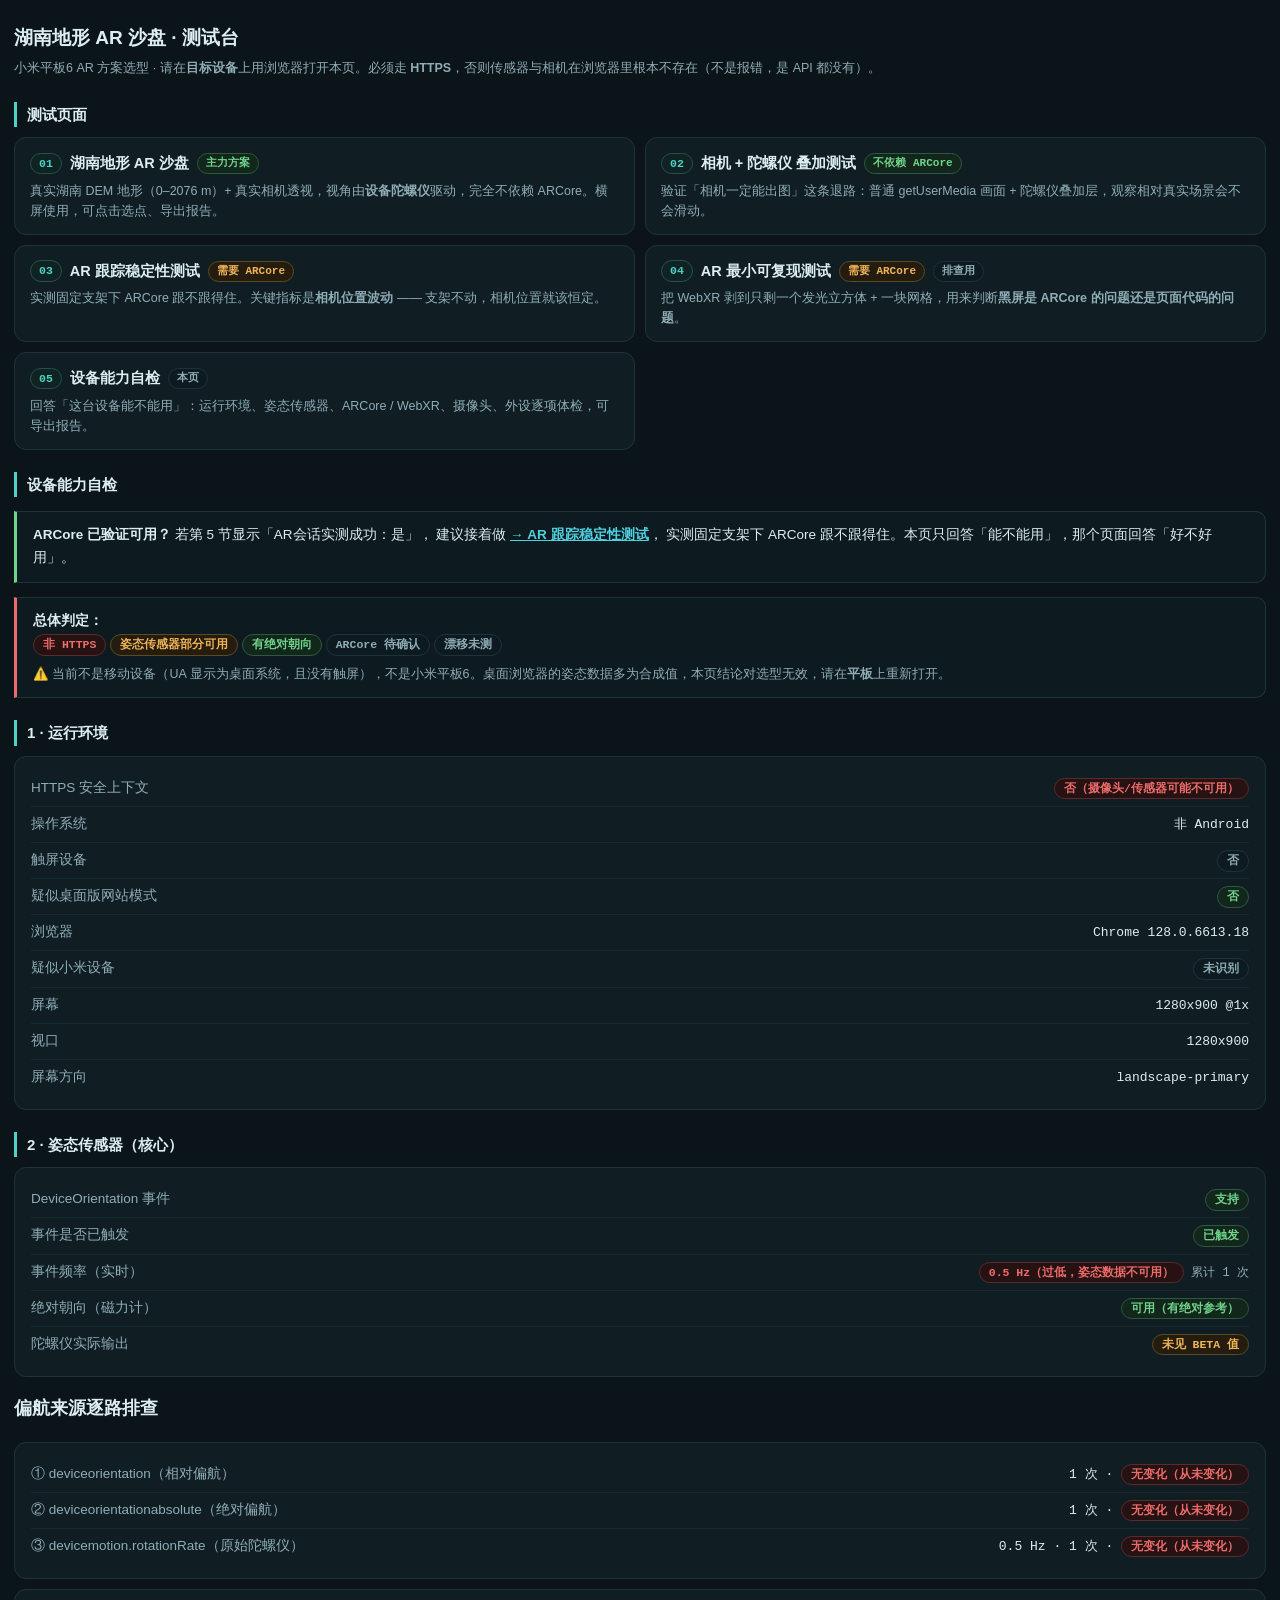
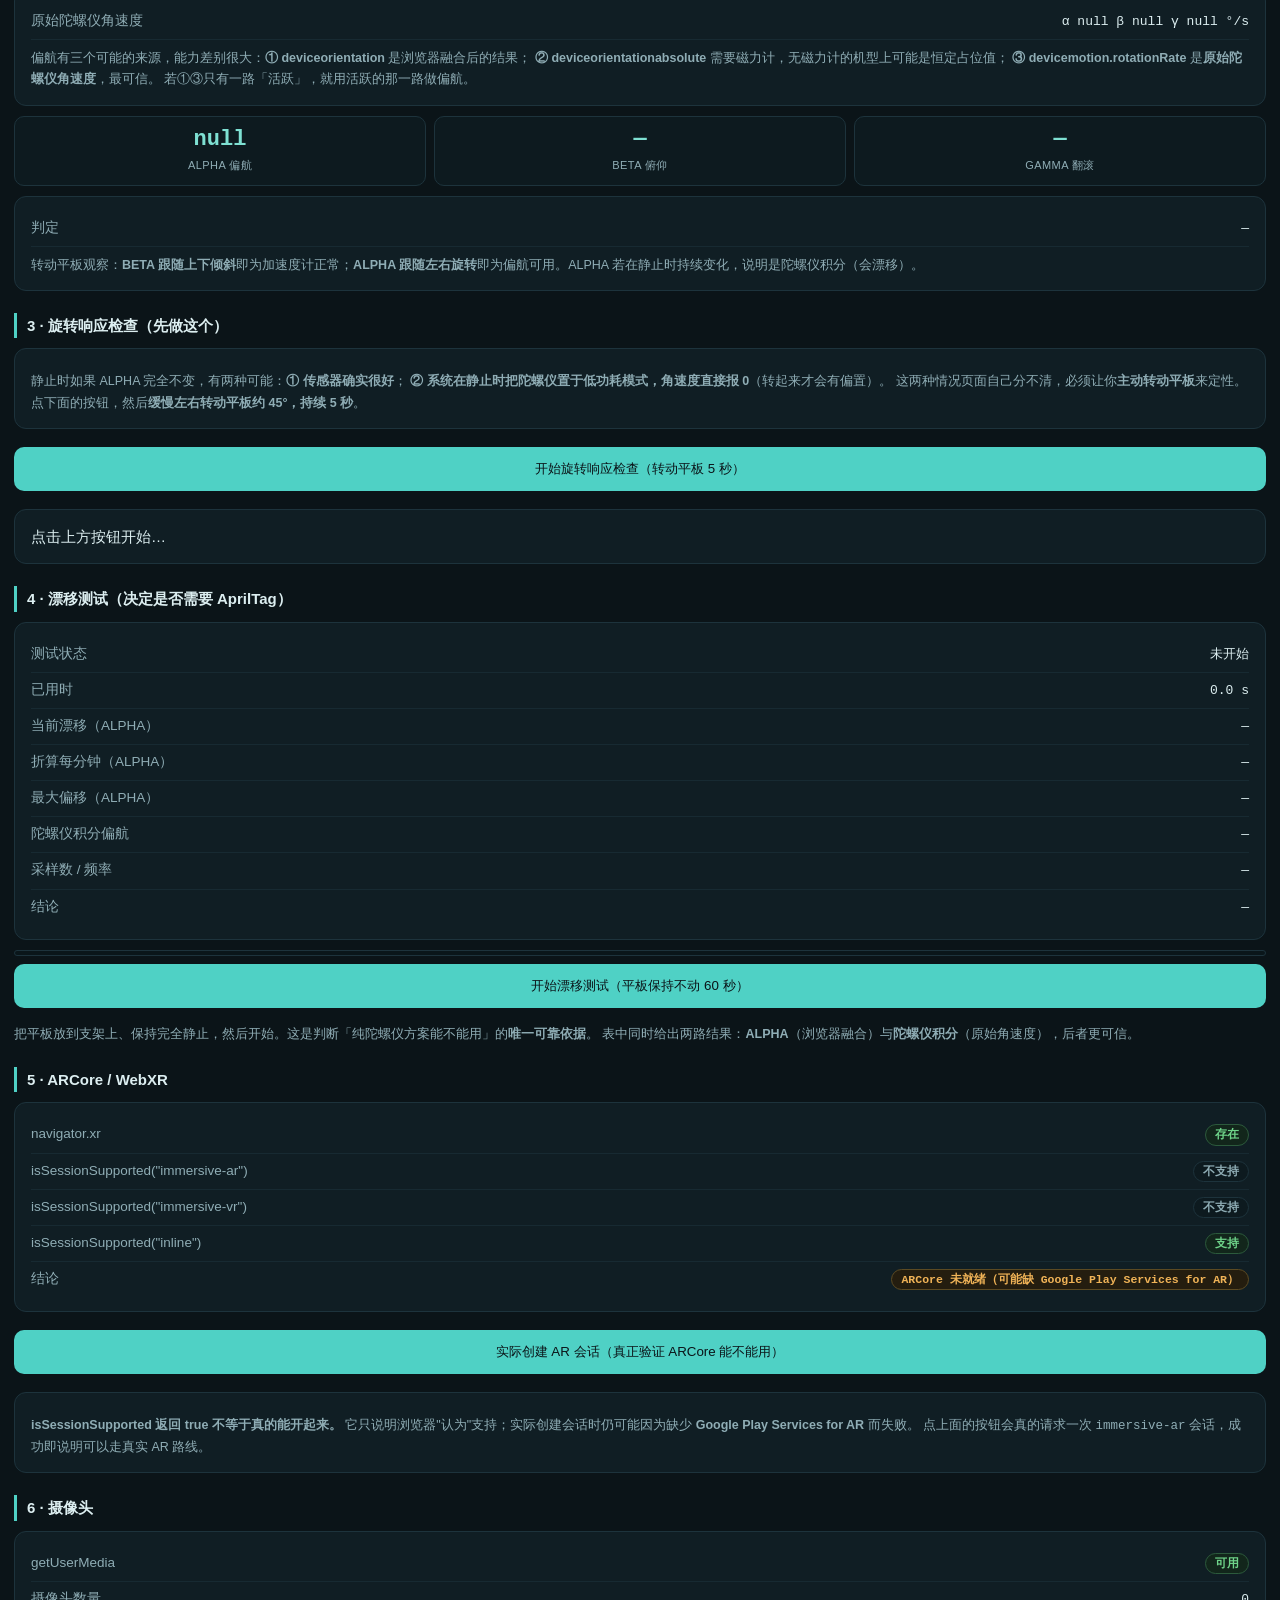
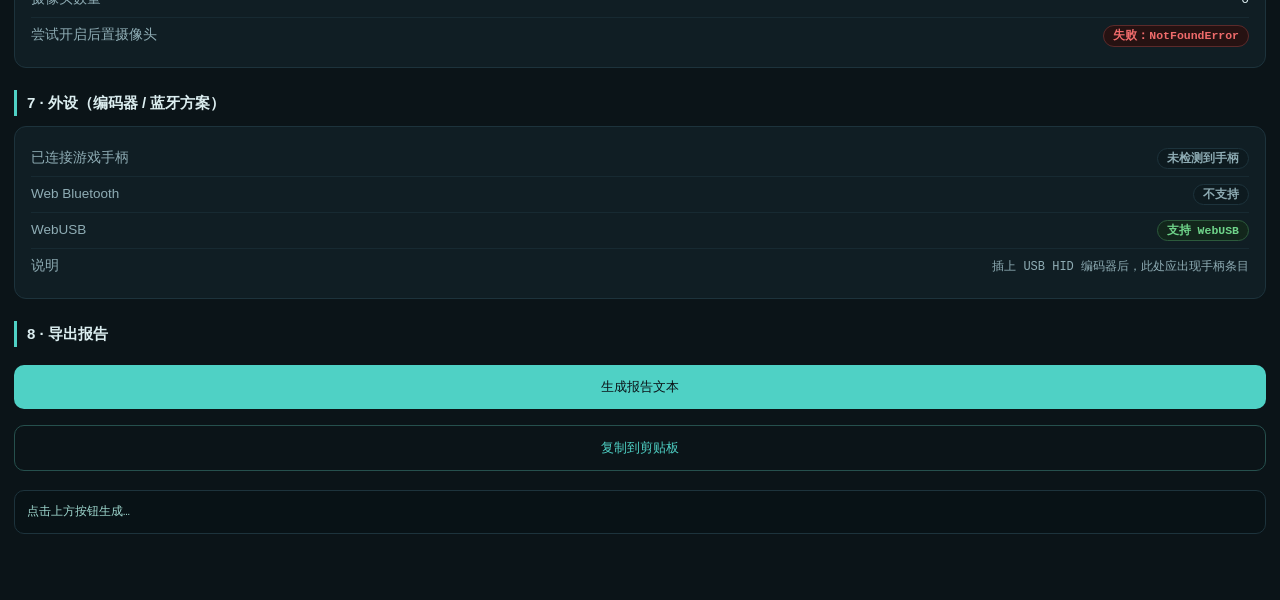
==== index.html @ e2c8bc06 "feat: complete ar sandtable exhibit, holo demo optimization, and android apk build workflow" ====
<!doctype html>
<html lang="zh-CN">
<head>
<meta charset="utf-8">
<meta name="viewport" content="width=device-width,initial-scale=1,viewport-fit=cover">
<meta name="color-scheme" content="dark">
<title>湖南地形 AR 沙盘 · 测试台</title>
<!-- 空 favicon：避免浏览器自动请求 /favicon.ico 产生 404，
     那条 404 会污染自动化回归里的「控制台零报错」判定。 -->
<link rel="icon" href="data:,">
<style>
  :root{
    --bg:#0b1418; --panel:#101e24; --panel2:#0d1a1f; --line:#1d333c;
    --ink:#dceef0; --dim:#8fadb5; --dim2:#6d8b93;
    --ok:#6fd48a; --warn:#f0b357; --bad:#ef6b6b; --info:#4fd1c5;
    --mono:ui-monospace,SFMono-Regular,Consolas,monospace;
  }
  *{box-sizing:border-box;-webkit-tap-highlight-color:transparent}
  body{margin:0;background:var(--bg);color:var(--ink);
    font:15px/1.7 -apple-system,BlinkMacSystemFont,"Segoe UI","PingFang SC","Microsoft YaHei",sans-serif;
    padding:16px 14px 60px;-webkit-text-size-adjust:100%}
  h1{font-size:19px;margin:6px 0 4px;font-weight:700}
  .sub{color:var(--dim);font-size:12.5px;margin:0 0 16px}
  h2{font-size:15px;margin:22px 0 10px;padding-left:10px;border-left:3px solid var(--info);font-weight:600}
  .card{background:var(--panel);border:1px solid var(--line);border-radius:12px;padding:14px 16px;margin:10px 0}
  .row{display:flex;justify-content:space-between;align-items:baseline;gap:10px;padding:6px 0;
    border-bottom:1px solid rgba(29,51,60,.6);font-size:13.5px}
  .row:last-child{border-bottom:none}
  .row .k{color:var(--dim);flex:0 0 auto}
  .row .v{font-family:var(--mono);font-size:13px;text-align:right;word-break:break-all}
  .badge{display:inline-block;font:600 11.5px/1 var(--mono);padding:4px 9px;border-radius:999px;border:1px solid;white-space:nowrap}
  .b-ok{color:var(--ok);border-color:#2c5a3c;background:#12261b}
  .b-warn{color:var(--warn);border-color:#5c4a22;background:#241d0f}
  .b-bad{color:var(--bad);border-color:#5c2a2a;background:#261212}
  .b-info{color:var(--info);border-color:#26504d;background:#0f2422}
  .b-idle{color:var(--dim);border-color:var(--line);background:var(--panel2)}
  .big{display:flex;gap:8px;margin:10px 0}
  .big > div{flex:1;background:var(--panel2);border:1px solid var(--line);border-radius:10px;padding:10px;text-align:center}
  .big .n{font:700 22px/1.15 var(--mono);color:#7ee0d2}
  .big .l{font-size:11px;color:var(--dim);margin-top:4px;letter-spacing:.04em}
  button{font:600 14px/1 inherit;color:#0b1418;background:var(--info);border:none;border-radius:10px;
    padding:13px 18px;width:100%;margin:8px 0;cursor:pointer}
  button.ghost{background:transparent;color:var(--info);border:1px solid #26504d}
  button:disabled{opacity:.45}
  .note{font-size:12.5px;color:var(--dim);margin:8px 0 0}
  .verdict{background:var(--panel2);border:1px solid var(--line);border-left:3px solid var(--info);
    border-radius:0 10px 10px 0;padding:12px 16px;margin:14px 0;font-size:13.5px}
  .verdict.ok{border-left-color:var(--ok)}
  .verdict.warn{border-left-color:var(--warn)}
  .verdict.bad{border-left-color:var(--bad)}
  pre{background:#081216;border:1px solid var(--line);border-radius:10px;padding:12px;overflow:auto;
    font:11.5px/1.6 var(--mono);color:#9fd8cf;max-height:320px;white-space:pre-wrap;word-break:break-all}
  .live{font-family:var(--mono);font-size:12.5px;color:#9fd8cf}
  .bar{height:6px;border-radius:3px;background:#0a161a;border:1px solid var(--line);overflow:hidden;margin-top:6px}
  .bar > i{display:block;height:100%;background:linear-gradient(90deg,#2f6d66,#4fd1c5);width:0%}

  /* ---------- 测试页面导航（本页是总入口） ---------- */
  .nav{display:grid;grid-template-columns:1fr;gap:10px;margin:0}
  @media(min-width:640px){.nav{grid-template-columns:1fr 1fr}}
  .navcard{display:block;text-decoration:none;color:inherit;background:var(--panel);
    border:1px solid var(--line);border-radius:12px;padding:13px 15px;
    transition:background .15s,border-color .15s}
  .navcard:hover,.navcard:active{background:var(--panel2);border-color:#26504d}
  .navcard .t{display:flex;align-items:center;gap:8px;flex-wrap:wrap;
    font-size:14.5px;font-weight:700;margin:0 0 5px}
  .navcard .t .n{font:700 11.5px/1 var(--mono);color:var(--info);
    border:1px solid #26504d;background:#0f2422;border-radius:999px;padding:4px 8px}
  .navcard .d{font-size:12.5px;color:var(--dim);line-height:1.6}
  .tag{font:600 11px/1 var(--mono);border-radius:999px;padding:4px 8px;border:1px solid;white-space:nowrap}
  .tag-main{color:var(--ok);border-color:#2c5a3c;background:#12261b}
  .tag-arcore{color:var(--warn);border-color:#5c4a22;background:#241d0f}
  .tag-debug{color:var(--dim);border-color:var(--line);background:var(--panel2)}
</style>
</head>
<body>

<h1>湖南地形 AR 沙盘 · 测试台</h1>
<p class="sub">小米平板6 AR 方案选型 · 请在<b>目标设备</b>上用浏览器打开本页。必须走 <b>HTTPS</b>，否则传感器与相机在浏览器里根本不存在（不是报错，是 API 都没有）。</p>

<h2>测试页面</h2>
<div class="nav">
  <a class="navcard" href="./ar-gyro-demo.html">
    <div class="t"><span class="n">01</span>湖南地形 AR 沙盘<span class="tag tag-main">主力方案</span></div>
    <div class="d">真实湖南 DEM 地形（0–2076 m）+ 真实相机透视，视角由<b>设备陀螺仪</b>驱动，完全不依赖 ARCore。横屏使用，可点击选点、导出报告。</div>
  </a>
  <a class="navcard" href="./ar-camera.html">
    <div class="t"><span class="n">02</span>相机 + 陀螺仪 叠加测试<span class="tag tag-main">不依赖 ARCore</span></div>
    <div class="d">验证「相机一定能出图」这条退路：普通 getUserMedia 画面 + 陀螺仪叠加层，观察相对真实场景会不会滑动。</div>
  </a>
  <a class="navcard" href="./ar.html">
    <div class="t"><span class="n">03</span>AR 跟踪稳定性测试<span class="tag tag-arcore">需要 ARCore</span></div>
    <div class="d">实测固定支架下 ARCore 跟不跟得住。关键指标是<b>相机位置波动</b> —— 支架不动，相机位置就该恒定。</div>
  </a>
  <a class="navcard" href="./ar-min.html">
    <div class="t"><span class="n">04</span>AR 最小可复现测试<span class="tag tag-arcore">需要 ARCore</span><span class="tag tag-debug">排查用</span></div>
    <div class="d">把 WebXR 剥到只剩一个发光立方体 + 一块网格，用来判断<b>黑屏是 ARCore 的问题还是页面代码的问题</b>。</div>
  </a>
  <a class="navcard" href="./index.html">
    <div class="t"><span class="n">05</span>设备能力自检<span class="tag tag-debug">本页</span></div>
    <div class="d">回答「这台设备能不能用」：运行环境、姿态传感器、ARCore / WebXR、摄像头、外设逐项体检，可导出报告。</div>
  </a>
</div>

<h2>设备能力自检</h2>
<div class="verdict ok" style="font-size:13.5px">
  <b>ARCore 已验证可用？</b> 若第 5 节显示「AR会话实测成功：是」，
  建议接着做 <a href="./ar.html" style="color:#4fd1e0;font-weight:700">→ AR 跟踪稳定性测试</a>，
  实测固定支架下 ARCore 跟不跟得住。本页只回答「能不能用」，那个页面回答「好不好用」。
</div>

<div id="overall" class="verdict">正在检测…</div>

<h2>1 · 运行环境</h2>
<div class="card" id="env"></div>

<h2>2 · 姿态传感器（核心）</h2>
<div class="card">
  <div class="row"><span class="k">DeviceOrientation 事件</span><span class="v" id="do-support">—</span></div>
  <div class="row"><span class="k">事件是否已触发</span><span class="v" id="do-fired">—</span></div>
  <div class="row"><span class="k">事件频率（实时）</span><span class="v" id="do-hz">—</span></div>
  <div class="row"><span class="k">绝对朝向（磁力计）</span><span class="v" id="do-absolute">—</span></div>
  <div class="row"><span class="k">陀螺仪实际输出</span><span class="v" id="gyro-real">—</span></div>
</div>

<h3>偏航来源逐路排查</h3>
<div class="card" id="src-table">—</div>
<div class="card">
  <div class="row"><span class="k">原始陀螺仪角速度</span><span class="v" id="mot-now">—</span></div>
  <div class="note">
    偏航有三个可能的来源，能力差别很大：<b>① deviceorientation</b> 是浏览器融合后的结果；
    <b>② deviceorientationabsolute</b> 需要磁力计，无磁力计的机型上可能是恒定占位值；
    <b>③ devicemotion.rotationRate</b> 是<b>原始陀螺仪角速度</b>，最可信。
    若①③只有一路「活跃」，就用活跃的那一路做偏航。
  </div>
</div>
<div class="big">
  <div><div class="n" id="v-alpha">—</div><div class="l">ALPHA 偏航</div></div>
  <div><div class="n" id="v-beta">—</div><div class="l">BETA 俯仰</div></div>
  <div><div class="n" id="v-gamma">—</div><div class="l">GAMMA 翻滚</div></div>
</div>
<div class="card">
  <div class="row"><span class="k">判定</span><span class="v" id="att-verdict">—</span></div>
  <div class="note">转动平板观察：<b>BETA 跟随上下倾斜</b>即为加速度计正常；<b>ALPHA 跟随左右旋转</b>即为偏航可用。ALPHA 若在静止时持续变化，说明是陀螺仪积分（会漂移）。</div>
</div>

<h2>3 · 旋转响应检查（先做这个）</h2>
<div class="card">
  <div class="note">
    静止时如果 ALPHA 完全不变，有两种可能：<b>① 传感器确实很好</b>；
    <b>② 系统在静止时把陀螺仪置于低功耗模式，角速度直接报 0</b>（转起来才会有偏置）。
    这两种情况页面自己分不清，必须让你<b>主动转动平板</b>来定性。
    点下面的按钮，然后<b>缓慢左右转动平板约 45°，持续 5 秒</b>。
  </div>
</div>
<button id="resp-start">开始旋转响应检查（转动平板 5 秒）</button>
<div class="card" id="resp-result">点击上方按钮开始…</div>

<h2>4 · 漂移测试（决定是否需要 AprilTag）</h2>
<div class="card">
  <div class="row"><span class="k">测试状态</span><span class="v" id="drift-state">未开始</span></div>
  <div class="row"><span class="k">已用时</span><span class="v" id="drift-time">0.0 s</span></div>
  <div class="row"><span class="k">当前漂移（ALPHA）</span><span class="v" id="drift-now">—</span></div>
  <div class="row"><span class="k">折算每分钟（ALPHA）</span><span class="v" id="drift-rate">—</span></div>
  <div class="row"><span class="k">最大偏移（ALPHA）</span><span class="v" id="drift-max">—</span></div>
  <div class="row"><span class="k">陀螺仪积分偏航</span><span class="v" id="gyro-yaw">—</span></div>
  <div class="row"><span class="k">采样数 / 频率</span><span class="v" id="drift-samples">—</span></div>
  <div class="row"><span class="k">结论</span><span class="v" id="drift-verdict">—</span></div>
</div>
<div class="bar"><i id="drift-bar"></i></div>
<button id="drift-start">开始漂移测试（平板保持不动 60 秒）</button>
<div class="note">
  把平板放到支架上、保持完全静止，然后开始。这是判断「纯陀螺仪方案能不能用」的<b>唯一可靠依据</b>。
  表中同时给出两路结果：<b>ALPHA</b>（浏览器融合）与<b>陀螺仪积分</b>（原始角速度），后者更可信。
</div>

<h2>5 · ARCore / WebXR</h2>
<div class="card" id="xr"></div>
<button id="ar-try">实际创建 AR 会话（真正验证 ARCore 能不能用）</button>
<div class="card" id="ar-result">
  <div class="note">
    <b>isSessionSupported 返回 true 不等于真的能开起来。</b>
    它只说明浏览器"认为"支持；实际创建会话时仍可能因为缺少
    <b>Google Play Services for AR</b> 而失败。
    点上面的按钮会真的请求一次 <code>immersive-ar</code> 会话，成功即说明可以走真实 AR 路线。
  </div>
</div>

<h2>6 · 摄像头</h2>
<div class="card" id="cam"></div>

<h2>7 · 外设（编码器 / 蓝牙方案）</h2>
<div class="card" id="periph"></div>

<h2>8 · 导出报告</h2>
<button id="export">生成报告文本</button>
<button class="ghost" id="copy">复制到剪贴板</button>
<pre id="report">点击上方按钮生成…</pre>

<script>
const $ = id => document.getElementById(id);
const R = {};

function badge(text, kind) {
  return '<span class="badge b-' + kind + '">' + text + '</span>';
}
function row(k, v) {
  return '<div class="row"><span class="k">' + k + '</span><span class="v">' + v + '</span></div>';
}

/* ---------- 1. 环境 ---------- */
const ua = navigator.userAgent;
R.https = location.protocol === 'https:' || location.hostname === 'localhost' || location.hostname === '127.0.0.1';
R.ua = ua;
R.screen = screen.width + 'x' + screen.height + ' @' + window.devicePixelRatio + 'x';
R.viewport = innerWidth + 'x' + innerHeight;

const isXiaomi = /xiaomi|redmi|mi pad|23043rp/i.test(ua);
const isAndroid = /android/i.test(ua);
const androidVer = (ua.match(/Android\s+([\d.]+)/i) || [])[1] || '未知';
const chromeVer = (ua.match(/Chrome\/([\d.]+)/i) || [])[1] || '未知';

/* 平板在 Chrome 里开「桌面版网站」后，UA 会变成 X11; Linux x86_64，
   但触屏、传感器、ARCore 全都还在。
   只看 UA 会把真机误判成「桌面设备」——必须结合触屏能力判断。 */
const isTouchDevice = (navigator.maxTouchPoints || 0) > 1;
const likelyDesktopSiteMode = !isAndroid && isTouchDevice;
const isMobileLike = isAndroid || isTouchDevice;

/* 很多国产浏览器会把 Chrome/xxx 写进 UA（那只是内核版本），
   内核相同不代表能力相同。必须按品牌特征串识别真实浏览器，
   否则会把「小米浏览器」误报成「Chrome」，让排查方向完全跑偏。 */
function detectBrowser(s) {
  const table = [
    [/MiuiBrowser\/([\d.]+)/i,           '小米浏览器 MIUI Browser', true],
    [/HuaweiBrowser\/([\d.]+)/i,         '华为浏览器', true],
    [/HeyTapBrowser\/([\d.]+)/i,         'OPPO 浏览器', true],
    [/VivoBrowser\/([\d.]+)/i,           'vivo 浏览器', true],
    [/Quark\/([\d.]+)/i,                 '夸克浏览器', true],
    [/UCBrowser\/([\d.]+)/i,             'UC 浏览器', true],
    [/QQBrowser\/([\d.]+)/i,             'QQ 浏览器', true],
    [/SogouMobileBrowser\/([\d.]+)/i,    '搜狗浏览器', true],
    [/baidubrowser\/([\d.]+)/i,          '百度浏览器', true],
    [/Edg(?:e|A|iOS)?\/([\d.]+)/i,       'Edge', false],
    [/Firefox\/([\d.]+)/i,               'Firefox', false],
    [/CriOS\/([\d.]+)/i,                 'Chrome (iOS)', false],
    [/Chrome\/([\d.]+)/i,                'Chrome', false],
  ];
  for (const t of table) {
    const m = s.match(t[0]);
    if (m) return { name: t[1], version: m[1] || '', domestic: t[2] };
  }
  return { name: '未知', version: '', domestic: false };
}
const browser = detectBrowser(ua);
/* 只有真正的 Chrome 才在设备能力上有保障 */
const browserOk = browser.name === 'Chrome' || browser.name === 'Edge';

$('env').innerHTML =
  row('HTTPS 安全上下文', R.https ? badge('是', 'ok') : badge('否（摄像头/传感器可能不可用）', 'bad')) +
  row('操作系统', isAndroid ? 'Android ' + androidVer : '非 Android') +
  row('触屏设备', isTouchDevice ? badge('是（' + (navigator.maxTouchPoints || 0) + ' 点）', 'ok') : badge('否', 'idle')) +
  row('疑似桌面版网站模式', likelyDesktopSiteMode
    ? badge('是 —— UA 是桌面系统但设备有触屏。传感器可用，但视口/像素比会变，建议关掉「桌面版网站」', 'warn')
    : badge('否', 'ok')) +
  row('浏览器', browser.name + (browser.version ? ' ' + browser.version : '') +
    (browserOk ? '' : ' ' + badge(browser.domestic ? '国产内核，设备能力常被裁剪' : '建议用 Chrome', 'warn'))) +
  row('疑似小米设备', isXiaomi ? badge('是', 'ok') : badge('未识别', 'idle')) +
  row('屏幕', R.screen) +
  row('视口', R.viewport) +
  row('屏幕方向', (screen.orientation && screen.orientation.type) || '未知');

/* ---------- 2. 姿态传感器 ---------- */
let lastOrient = null, absoluteSeen = false, relativeSeen = false, doFired = false;
let alphaSamples = [], betaSeen = false, gammaSeen = false;
let evTimes = [];          // 最近事件的到达时间戳，用于实时频率
let evTotal = 0;           // 累计事件数
let evAlphaNonNull = 0;    // 其中 alpha 非 null 的次数

/* 两个 deviceorientation 事件源必须分开记录。
   它们都会写 lastOrient，如果让「绝对源」覆盖「相对源」，
   在无磁力计的机型上（绝对源可能是个恒定占位值）就会把
   真正在变化的相对源盖掉 —— 表现为「ALPHA 全程不动」的假象。 */
let relOrient = null, absOrient = null;
let relTotal = 0, absTotal = 0;

/* devicemotion 提供的是原始陀螺仪角速度（deg/s），
   完全绕过浏览器的姿态融合，是最直接、最可信的偏航来源。 */
let lastMotion = null, motionSeen = false, motTotal = 0;
let motTimes = [];
let relChangedAt = 0, absChangedAt = 0, motChangedAt = 0;
let relLastVal = null, absLastVal = null;

const hasDOE = typeof DeviceOrientationEvent !== 'undefined';
const hasDME = typeof DeviceMotionEvent !== 'undefined';
$('do-support').innerHTML = hasDOE ? badge('支持', 'ok') : badge('不支持', 'bad');

/* 实时事件频率：真实设备通常 30~60 Hz；明显偏低说明浏览器没在推传感器数据 */
function currentHz() {
  const now = performance.now();
  while (evTimes.length && now - evTimes[0] > 2000) evTimes.shift();
  return evTimes.length / 2;
}
function motionHz() {
  const now = performance.now();
  while (motTimes.length && now - motTimes[0] > 2000) motTimes.shift();
  return motTimes.length / 2;
}

/* 最近一次数值变化距今多久 —— 用来判断某个通道是不是「死」的 */
function ago(ts) { return ts ? ((performance.now() - ts) / 1000).toFixed(1) + ' s 前' : '从未变化'; }
function liveBadge(ts) {
  const sec = ts ? (performance.now() - ts) / 1000 : Infinity;
  if (sec < 2) return badge('活跃', 'ok');
  if (sec < 10) return badge(ago(ts), 'warn');
  return badge('无变化（' + ago(ts) + '）', 'bad');
}

setInterval(() => {
  if (!doFired) { $('do-hz').innerHTML = badge('无事件', 'bad'); return; }
  const hz = currentHz();
  const kind = hz >= 20 ? 'ok' : (hz >= 5 ? 'warn' : 'bad');
  const tip = hz >= 20 ? '' : (hz >= 5 ? '（偏低）' : '（过低，姿态数据不可用）');
  $('do-hz').innerHTML = badge(hz.toFixed(1) + ' Hz' + tip, kind) +
    '<span style="color:#8fadb5;font-size:12px"> 累计 ' + evTotal + ' 次</span>';

  /* 三条通道各自是否活跃 —— 这是区分「哪个源是活的」的关键 */
  if ($('src-table')) {
    $('src-table').innerHTML =
      row('① deviceorientation（相对偏航）', relTotal + ' 次 · ' + liveBadge(relChangedAt)) +
      row('② deviceorientationabsolute（绝对偏航）', absTotal + ' 次 · ' + liveBadge(absChangedAt)) +
      row('③ devicemotion.rotationRate（原始陀螺仪）',
        (hasDME ? (motionHz().toFixed(1) + ' Hz · ' + motTotal + ' 次 · ' + liveBadge(motChangedAt))
                : badge('本浏览器不支持', 'bad')));
  }
  if ($('mot-now') && lastMotion && lastMotion.rotationRate) {
    const rr = lastMotion.rotationRate;
    const f = v => (v === null || v === undefined) ? 'null' : v.toFixed(2);
    $('mot-now').textContent = 'α ' + f(rr.alpha) + '  β ' + f(rr.beta) + '  γ ' + f(rr.gamma) + '  °/s';
  }
}, 500);

function onOrient(e) {          /* deviceorientation —— 相对源，作为主用源 */
  doFired = true;
  relOrient = e;
  relTotal++;
  if (e.alpha !== null && e.alpha !== undefined) {
    if (relLastVal === null || Math.abs(e.alpha - relLastVal) > 0.005) relChangedAt = performance.now();
    relLastVal = e.alpha;
  }
  if (e.absolute === true) absoluteSeen = true;
  lastOrient = e;               /* 相对源优先 */
  evTotal++;
  evTimes.push(performance.now());
  if (e.alpha !== null && e.alpha !== undefined) {
    evAlphaNonNull++;
    alphaSamples.push(e.alpha);
    if (alphaSamples.length > 240) alphaSamples.shift();
    $('v-alpha').textContent = e.alpha.toFixed(2) + '°';
    /* 漂移测试期间记录原始 ALPHA 的极值 —— 用于识别「传感器输出恒定」 */
    if (driftTimer) {
      if (e.alpha < driftAMin) driftAMin = e.alpha;
      if (e.alpha > driftAMax) driftAMax = e.alpha;
      driftN++;
    }
  } else {
    $('v-alpha').textContent = 'null';
  }
  if (e.beta !== null && e.beta !== undefined) { betaSeen = true; $('v-beta').textContent = e.beta.toFixed(2) + '°'; }
  if (e.gamma !== null && e.gamma !== undefined) { gammaSeen = true; $('v-gamma').textContent = e.gamma.toFixed(2) + '°'; }
  if (respActive) respRecord(e, null);
  updateSensorVerdict();
}
function onOrientAbs(e) {
  /* 只记录，绝不覆盖 lastOrient —— 见上面注释 */
  absoluteSeen = true;
  absOrient = e;
  absTotal++;
  if (e.alpha !== null && e.alpha !== undefined) {
    if (absLastVal === null || Math.abs(e.alpha - absLastVal) > 0.005) absChangedAt = performance.now();
    absLastVal = e.alpha;
  }
}

/* 漂移测试期间对原始陀螺仪做积分。变量在此声明，
   保证 onMotion 首次触发时它们已初始化（脚本同步跑完才会派发事件）。 */
let gyroT0 = 0, gyroLastT = 0, gyroYaw = 0, gyroN = 0, gyroRateSum = 0, gyroRatePeak = 0;

function onMotion(e) {
  motionSeen = true;
  lastMotion = e;
  motTotal++;
  motTimes.push(performance.now());
  const rr = e.rotationRate;
  if (rr && rr.alpha !== null && rr.alpha !== undefined) {
    if (Math.abs(rr.alpha) > 0.02) motChangedAt = performance.now();
    /* 漂移测试期间积分原始陀螺仪 —— 这是最可信的偏航漂移来源 */
    if (driftTimer) {
      const dt = (performance.now() - gyroT0) / 1000;
      const step = performance.now() - gyroLastT;
      gyroLastT = performance.now();
      if (step > 0 && step < 500) gyroYaw += rr.alpha * (step / 1000);
      gyroN++;
      gyroRateSum += rr.alpha;
      if (Math.abs(rr.alpha) > Math.abs(gyroRatePeak)) gyroRatePeak = rr.alpha;
      void dt;
    }
  }
  if (respActive) respRecord(null, rr);
}

function updateSensorVerdict() {
  $('do-fired').innerHTML = doFired ? badge('已触发', 'ok') : badge('未触发', 'warn');
  const compass = (lastOrient && lastOrient.webkitCompassHeading !== undefined && lastOrient.webkitCompassHeading !== null);
  if (absoluteSeen || compass) {
    $('do-absolute').innerHTML = badge('可用（有绝对参考）', 'ok');
  } else if (doFired) {
    $('do-absolute').innerHTML = badge('不可用（仅相对）', 'warn');
  } else {
    $('do-absolute').innerHTML = badge('待定', 'idle');
  }
  if (betaSeen) {
    $('gyro-real').innerHTML = badge('加速度计正常（BETA 有值）', 'ok');
  } else if (doFired) {
    $('gyro-real').innerHTML = badge('未见 BETA 值', 'warn');
  }
  let v = '—';
  if (doFired && betaSeen) v = badge('俯仰可用；偏航需看漂移测试', 'info');
  else if (!doFired) v = badge('传感器未响应', 'bad');
  $('att-verdict').innerHTML = v;
}

if (hasDOE) {
  window.addEventListener('deviceorientationabsolute', onOrientAbs, true);
  window.addEventListener('deviceorientation', onOrient, true);
}
/* devicemotion 提供原始陀螺仪角速度，是比融合后的 alpha 更可信的偏航来源 */
if (hasDME) {
  window.addEventListener('devicemotion', onMotion, true);
}
/* iOS 需要手势授权（两个事件各自独立授权） */
const needPerm = (hasDOE && typeof DeviceOrientationEvent.requestPermission === 'function')
              || (hasDME && typeof DeviceMotionEvent !== 'undefined'
                  && typeof DeviceMotionEvent.requestPermission === 'function');

async function requestSensorPermission() {
  const out = [];
  if (hasDOE && typeof DeviceOrientationEvent.requestPermission === 'function') {
    try { out.push('orientation: ' + await DeviceOrientationEvent.requestPermission()); }
    catch (e) { out.push('orientation 失败: ' + e.message); }
  }
  if (hasDME && typeof DeviceMotionEvent !== 'undefined'
      && typeof DeviceMotionEvent.requestPermission === 'function') {
    try { out.push('motion: ' + await DeviceMotionEvent.requestPermission()); }
    catch (e) { out.push('motion 失败: ' + e.message); }
  }
  return out;
}

/* ---------- 3. 漂移测试 ---------- */
let driftT0 = 0, driftA0 = null, driftTimer = null, driftMax = 0, driftNet = 0;
let driftAMin = Infinity, driftAMax = -Infinity, driftN = 0;
let driftHidden = false;   // 测试期间页面是否进过后台

/* 页面进后台时浏览器会停发传感器事件，测试必须作废 */
document.addEventListener('visibilitychange', () => {
  if (document.hidden && driftTimer) driftHidden = true;
});

function angDiff(a, b) {
  let d = a - b;
  while (d > 180) d -= 360;
  while (d < -180) d += 360;
  return d;
}

/* 判定阈值：要把贴合误差压到 5 px 内需要 0.25° 角分辨率
   （65° HFOV / 1280 px ⇒ 1° ≈ 19.7 px），所以：
   < 0.3°/min  → 一分钟内累计误差仍 < 0.3°，纯传感器可用
   0.3~2       → 需滤波 + 定期重标定
   > 2         → 偏航不可用，必须上 AprilTag 或编码器 */
function driftVerdict() {
  const hasAlpha = R.driftRate !== null && R.driftRate !== undefined;
  const hasGyro = R.gyroDriftRate !== null && R.gyroDriftRate !== undefined;
  if (!hasAlpha && !hasGyro) {
    return badge('样本不足，请完整跑满 60 秒', 'warn');
  }
  if (R.driftHidden) {
    return badge('测试期间页面进入过后台，浏览器会停发传感器事件 → 本次结果无效，请保持页面在前台重测', 'bad');
  }
  if (R.driftLowRate && R.gyroHz !== null && R.gyroHz < 5) {
    return badge('姿态与运动事件频率都低于 5 Hz，浏览器基本没在推送传感器数据 → ' +
                 '本次结果不可用，请换 Chrome 重测', 'bad');
  }

  const out = [];

  /* ---- 第①路：ALPHA（浏览器融合后的偏航） ---- */
  if (!hasAlpha) {
    out.push(badge('ALPHA：无数据', 'idle'));
  } else if (R.driftFrozen) {
    out.push(badge('ALPHA：60 秒内全程不变（范围 ' + R.driftAlphaRange + '°），这一路不可用', 'bad'));
  } else if (R.driftSuspect) {
    out.push(badge('ALPHA：最大偏移 ' + R.driftMax + '°，中途可能被移动过', 'bad'));
  } else {
    const r = Math.abs(R.driftRate);
    out.push(badge('ALPHA 漂移 ' + r.toFixed(2) + ' °/min', r < 0.3 ? 'ok' : (r < 2 ? 'warn' : 'bad')));
  }

  /* ---- 第②路：原始陀螺仪积分（更可信） ---- */
  if (!hasGyro) {
    out.push(badge('陀螺仪积分：无数据', 'idle'));
  } else if (R.gyroFlat) {
    out.push(badge('陀螺仪角速度全程≈0（峰值 ' + R.gyroRatePeak + ' °/s），静止时属正常', 'idle'));
  } else {
    const g = Math.abs(R.gyroDriftRate);
    out.push(badge('陀螺仪积分漂移 ' + g.toFixed(2) + ' °/min', g < 0.3 ? 'ok' : (g < 2 ? 'warn' : 'bad')));
  }

  /* ---- 给出该用哪一路 ---- */
  let tail = '';
  if (R.driftFrozen && hasGyro && !R.gyroFlat) {
    tail = '<div style="margin-top:6px">→ 建议：<b>改用陀螺仪积分做偏航</b>，不要依赖 ALPHA。</div>';
  } else if (R.driftFrozen) {
    tail = '<div style="margin-top:6px">→ ALPHA 在静止时不变，这本身<b>可能正常</b>' +
           '（系统在静止时把陀螺仪置于低功耗模式，角速度直接报 0）。' +
           '请先做<b>第 3 节旋转响应检查</b>：转动平板时若 ALPHA 有响应，说明传感器没问题，' +
           '这次零漂移是可信的；若毫无响应，才说明该浏览器没提供真实偏航数据。</div>';
  }
  return out.join(' ') + tail;
}

function startDrift() {
  const alphaOk = lastOrient && lastOrient.alpha !== null && lastOrient.alpha !== undefined;
  const gyroOk = motionSeen;
  if (!alphaOk && !gyroOk) {
    $('drift-state').textContent = '无法开始：既没有 ALPHA，也没有原始陀螺仪数据（浏览器没在推传感器事件）';
    return;
  }
  /* 频率过低时先拦下来，别浪费 60 秒跑一个注定无用的测试 */
  const hz = currentHz();
  if (hz < 1 && motionHz() < 1) {
    $('drift-state').textContent = '无法开始：姿态与运动事件频率都接近 0，传感器没有在推数据。请换用 Chrome 打开本页。';
    return;
  }
  driftT0 = performance.now();
  driftA0 = alphaOk ? lastOrient.alpha : null;
  driftMax = 0;
  driftNet = 0;
  driftAMin = Infinity;
  driftAMax = -Infinity;
  driftN = 0;
  driftHidden = false;
  /* 原始陀螺仪积分状态 */
  gyroT0 = performance.now();
  gyroLastT = gyroT0;
  gyroYaw = 0;
  gyroN = 0;
  gyroRateSum = 0;
  gyroRatePeak = 0;
  R.driftRate = null;
  R.driftMax = undefined;
  R.driftSuspect = undefined;
  R.driftFrozen = undefined;
  R.driftLowRate = undefined;
  R.driftHidden = undefined;
  R.gyroDriftRate = null;
  $('drift-start').textContent = '停止测试';
  $('drift-state').textContent = '进行中…';
  $('drift-verdict').innerHTML = '—';
  driftTimer = setInterval(() => {
    const t = (performance.now() - driftT0) / 1000;
    /* 采样数/频率先于数据判断，便于一眼看出浏览器有没有在推数据 */
    const hzNow = t > 0 ? driftN / t : 0;
    const gHz = t > 0 ? gyroN / t : 0;
    $('drift-samples').innerHTML = driftN + ' 次 · ' + hzNow.toFixed(1) + ' Hz' +
      (hzNow < 5 ? ' ' + badge('过低', 'bad') : (hzNow < 20 ? ' ' + badge('偏低', 'warn') : '')) +
      '<br><span style="color:#8fadb5;font-size:12px">陀螺仪 ' + gyroN + ' 次 · ' +
      gHz.toFixed(1) + ' Hz</span>';
    /* 陀螺仪积分结果实时显示 */
    $('gyro-yaw').textContent = gyroN
      ? gyroYaw.toFixed(2) + '°  (' + (t > 2 ? (gyroYaw / t * 60).toFixed(2) : '—') + ' °/min)'
      : '无数据';
    if (!alphaOk) { if (t >= 60) stopDrift(true); return; }
    if (!lastOrient || lastOrient.alpha === null) return;
    const d = angDiff(lastOrient.alpha, driftA0);
    driftNet = d;
    driftMax = Math.max(driftMax, Math.abs(d));
    $('drift-time').textContent = t.toFixed(1) + ' s';
    $('drift-now').textContent = d.toFixed(2) + '°';
    $('drift-max').textContent = driftMax.toFixed(2) + '°';
    $('drift-rate').textContent = t > 2 ? (d / t * 60).toFixed(2) + ' °/min' : '—';
    $('drift-bar').style.width = Math.min(100, t / 60 * 100) + '%';
    if (t >= 60) stopDrift(true);
  }, 100);
}

function stopDrift(done) {
  if (!driftTimer) return;
  clearInterval(driftTimer);
  driftTimer = null;
  const t = (performance.now() - driftT0) / 1000;
  $('drift-start').textContent = '重新测试';
  $('drift-state').textContent = done ? '已完成（60 秒）' : '已提前停止（仅 ' + t.toFixed(1) + ' 秒）';
  R.driftSeconds = Number(t.toFixed(1));
  R.driftNet = Number(driftNet.toFixed(2));
  R.driftMax = Number(driftMax.toFixed(2));
  R.driftRate = t > 2 ? Number((driftNet / t * 60).toFixed(3)) : null;
  /* 原始 ALPHA 在整个测试中的变化范围。真实 MEMS 陀螺仪必然有 LSB 噪声，
     范围恒为 0 说明 ALPHA 这一路读数没有在变 —— 但注意这不等于「传感器是假的」，
     静止时系统可能把陀螺仪置于低功耗模式，速率直接报 0。必须配合「旋转响应检查」定性。 */
  R.driftAlphaRange = driftN === 0 ? null
    : Number((driftAMax - driftAMin).toFixed(4));
  R.driftSamples = driftN;
  /* 测试期间实际的事件频率。真实设备 30~60 Hz；若只有个位数，
     说明浏览器根本没在推送传感器数据，测出来的「零漂移」毫无意义。 */
  R.driftHz = t > 0 ? Number((driftN / t).toFixed(2)) : null;
  R.driftLowRate = R.driftHz !== null && R.driftHz < 5;
  R.driftHidden = driftHidden;
  R.driftFrozen = driftN > 0 && R.driftAlphaRange < 0.01;
  /* 静止时若出现大偏移，多半是中途碰过平板 —— 结果不可信 */
  R.driftSuspect = driftMax > 5;

  /* ---- 原始陀螺仪积分结果（比融合后的 alpha 更可信） ---- */
  R.gyroSamples = gyroN;
  R.gyroHz = t > 0 ? Number((gyroN / t).toFixed(2)) : null;
  R.gyroDriftRate = gyroN > 0 && t > 2 ? Number((gyroYaw / t * 60).toFixed(3)) : null;
  R.gyroYaw = gyroN > 0 ? Number(gyroYaw.toFixed(3)) : null;
  R.gyroRateMean = gyroN > 0 ? Number((gyroRateSum / gyroN).toFixed(4)) : null;
  R.gyroRatePeak = Number(gyroRatePeak.toFixed(4));
  /* 整段测试里角速度最大值仍接近 0 —— 静止时应如此，
     但也可能是陀螺仪根本没输出，靠「旋转响应检查」区分 */
  R.gyroFlat = gyroN > 0 && Math.abs(gyroRatePeak) < 0.05;

  R.driftDone = !!done;
  $('drift-verdict').innerHTML = driftVerdict();
  updateOverall();
}

/* ---------- 3b. 旋转响应检查 ----------
   静止时「零漂移」有两种成因，必须区分：
     ① 传感器确实很好（真零漂移）
     ② 系统在静止时把陀螺仪置于低功耗模式，角速度直接报 0（假零漂移，一转起来就有偏置）
   让用户主动左右转动平板，看哪个通道有响应即可定性。 */
let respActive = false, respT0 = 0, respTimer = null;
let respAlphaMin = Infinity, respAlphaMax = -Infinity;
let respBetaMin = Infinity, respBetaMax = -Infinity;
let respRateMin = Infinity, respRateMax = -Infinity;
let respN = 0;

function respRecord(e, rr) {
  respN++;
  if (e) {
    if (e.alpha !== null && e.alpha !== undefined) {
      if (e.alpha < respAlphaMin) respAlphaMin = e.alpha;
      if (e.alpha > respAlphaMax) respAlphaMax = e.alpha;
    }
    if (e.beta !== null && e.beta !== undefined) {
      if (e.beta < respBetaMin) respBetaMin = e.beta;
      if (e.beta > respBetaMax) respBetaMax = e.beta;
    }
  }
  if (rr && rr.alpha !== null && rr.alpha !== undefined) {
    if (rr.alpha < respRateMin) respRateMin = rr.alpha;
    if (rr.alpha > respRateMax) respRateMax = rr.alpha;
  }
}

function startRespCheck() {
  respActive = true;
  respT0 = performance.now();
  respAlphaMin = Infinity; respAlphaMax = -Infinity;
  respBetaMin = Infinity; respBetaMax = -Infinity;
  respRateMin = Infinity; respRateMax = -Infinity;
  respN = 0;
  $('resp-start').textContent = '正在检测…（请左右转动平板）';
  $('resp-start').disabled = true;
  $('resp-result').innerHTML = '请缓慢左右转动平板，幅度约 45°，持续 5 秒…';
  respTimer = setInterval(() => {
    const t = (performance.now() - respT0) / 1000;
    $('resp-result').innerHTML = '检测中… ' + t.toFixed(1) + ' s / 5 s（样本 ' + respN + '）';
    if (t >= 5) stopRespCheck();
  }, 200);
}

function stopRespCheck() {
  if (!respTimer) return;
  clearInterval(respTimer);
  respTimer = null;
  respActive = false;
  $('resp-start').disabled = false;
  $('resp-start').textContent = '重新做旋转响应检查';

  const aRange = respAlphaMax > respAlphaMin ? Number((respAlphaMax - respAlphaMin).toFixed(3)) : 0;
  const bRange = respBetaMax > respBetaMin ? Number((respBetaMax - respBetaMin).toFixed(3)) : 0;
  const rRange = respRateMax > respRateMin ? Number((respRateMax - respRateMin).toFixed(3)) : 0;
  const rPeak = Number(Math.max(Math.abs(respRateMin === Infinity ? 0 : respRateMin),
                                Math.abs(respRateMax === -Infinity ? 0 : respRateMax)).toFixed(3));

  R.respAlphaRange = aRange;
  R.respBetaRange = bRange;
  R.respRatePeak = rPeak;
  R.respSamples = respN;
  R.respAlphaResponsive = aRange > 1;
  R.respGyroResponsive = rPeak > 5;

  let html = '';
  html += row('样本数', String(respN));
  html += row('ALPHA 变化范围', aRange + '°  ' +
    (R.respAlphaResponsive ? badge('有响应', 'ok') : badge('无响应', 'bad')));
  html += row('BETA 变化范围', bRange + '°  ' +
    (bRange > 1 ? badge('有响应', 'ok') : badge('无响应', 'bad')));
  html += row('陀螺仪角速度峰值', rPeak + ' °/s  ' +
    (R.respGyroResponsive ? badge('有响应', 'ok') : badge('无响应', 'bad')));

  if (R.respAlphaResponsive && R.respGyroResponsive) {
    html += row('结论', badge('传感器正常。静止时的零漂移是可信的，可以直接跑漂移测试。', 'ok'));
  } else if (R.respGyroResponsive && !R.respAlphaResponsive) {
    html += row('结论', badge('陀螺仪正常，但浏览器没提供可用的 ALPHA 偏航。' +
      '→ 改用陀螺仪积分做偏航，不要依赖 ALPHA。', 'warn'));
  } else if (!R.respGyroResponsive && !R.respAlphaResponsive) {
    html += row('结论', badge('转动平板时两个通道都毫无反应 —— 该浏览器没有提供真实传感器数据。' +
      '请换 Chrome 重试。', 'bad'));
  } else {
    html += row('结论', badge('ALPHA 有响应但陀螺仪角速度接近 0，' +
      '可能是浏览器只做了姿态融合、没有暴露原始陀螺仪。漂移测试仍可用，但精度打折。', 'warn'));
  }
  $('resp-result').innerHTML = html;
  updateOverall();
}

$('resp-start').addEventListener('click', async () => {
  if (respTimer) return;
  if (needPerm) {
    const res = await requestSensorPermission();
    if (res.some(s => s.includes('denied'))) {
      $('resp-result').textContent = '权限被拒绝：' + res.join(' / ');
      return;
    }
  }
  startRespCheck();
});

$('drift-start').addEventListener('click', async () => {
  if (driftTimer) { stopDrift(false); return; }   // 测试中 → 中途停止
  if (needPerm) {
    const res = await requestSensorPermission();
    if (res.some(s => s.includes('denied'))) {
      $('drift-state').textContent = '权限被拒绝：' + res.join(' / ');
      return;
    }
  }
  startDrift();
});

/* ---------- 4. WebXR / ARCore ---------- */
(async () => {
  let html = '';
  R.xrPresent = !!navigator.xr;
  if (!navigator.xr) {
    html += row('navigator.xr', badge('不存在', 'bad'));
    html += row('结论', badge('WebXR 不可用 → 走传感器/编码器方案', 'warn'));
  } else {
    html += row('navigator.xr', badge('存在', 'ok'));
    for (const mode of ['immersive-ar', 'immersive-vr', 'inline']) {
      try {
        const ok = await navigator.xr.isSessionSupported(mode);
        html += row('isSessionSupported("' + mode + '")', ok ? badge('支持', 'ok') : badge('不支持', 'idle'));
        if (mode === 'immersive-ar') R.arSupported = ok;
      } catch (e) {
        /* 查询本身抛错（例如权限策略拦截）—— 与「不支持」是两回事，必须区分 */
        html += row('isSessionSupported("' + mode + '")',
          badge('查询失败：' + (e.name || e.message || '未知'), 'warn'));
        if (mode === 'immersive-ar') R.xrError = String(e.name || e.message || e);
      }
    }
    if (R.arSupported) {
      html += row('结论', badge('ARCore 可用 → WebXR 方案可行', 'ok'));
    } else {
      html += row('结论', badge('ARCore 未就绪（可能缺 Google Play Services for AR）', 'warn'));
    }
  }
  $('xr').innerHTML = html;
  updateOverall();
})();

/* ---------- 4b. 实际创建 AR 会话 ----------
   isSessionSupported 只说明浏览器「认为」支持；真正 requestSession 时仍可能
   因为缺少 Google Play Services for AR 而失败。两者必须分开验证。
   requestSession 必须在用户手势里调用，所以放在按钮点击里。 */
$('ar-try').addEventListener('click', async () => {
  const out = [];
  if (!navigator.xr) {
    $('ar-result').innerHTML = row('结果', badge('navigator.xr 不存在，无法尝试', 'bad'));
    return;
  }
  $('ar-result').innerHTML = row('状态', '正在请求 immersive-ar 会话…（可能会弹出相机权限）');
  let session = null;
  try {
    session = await navigator.xr.requestSession('immersive-ar', {
      requiredFeatures: ['hit-test'],
      optionalFeatures: ['local-floor', 'dom-overlay'],
    });
    R.arSessionOk = true;
    const v = session.renderState && session.renderState.baseLayer;
    out.push(row('requestSession("immersive-ar")', badge('成功', 'ok')));
    out.push(row('会话模式', (session.mode || '?') + ' / ' + (session.environmentBlendMode || '?')));
    if (v) out.push(row('渲染缓冲', v.framebufferWidth + ' × ' + v.framebufferHeight));
    out.push(row('结论', badge('ARCore 真的可用 → 可以走真实 WebXR AR 路线，不必用假 AR', 'ok')));
  } catch (e) {
    R.arSessionOk = false;
    R.arSessionError = (e.name || 'Error') + ': ' + (e.message || '');
    out.push(row('requestSession("immersive-ar")', badge('失败：' + (e.name || 'Error'), 'bad')));
    out.push(row('错误信息', (e.message || '（无）')));
    let why = '';
    if (e.name === 'NotSupportedError') {
      why = '设备或浏览器不支持该会话模式。若 isSessionSupported 是 true 而这里失败，' +
            '最常见的原因是<b>没装 Google Play Services for AR</b>（国行机型常见）。';
    } else if (e.name === 'NotAllowedError') {
      why = '被拒绝 —— 通常是相机权限没给，或页面不在用户手势里。请允许相机权限后重试。';
    } else if (e.name === 'SecurityError') {
      why = '安全策略拦截 —— 确认是 HTTPS，且不在跨域 iframe 里。';
    } else {
      why = '请把这条错误信息发回来。';
    }
    out.push(row('可能原因', why));
  } finally {
    if (session) { try { await session.end(); } catch (e) { /* ignore */ } }
    $('ar-result').innerHTML = out.join('');
    updateOverall();
  }
});

/* ---------- 5. 摄像头 ---------- */
(async () => {
  let html = '';
  if (!navigator.mediaDevices || !navigator.mediaDevices.getUserMedia) {
    html += row('getUserMedia', badge('不可用', 'bad'));
    $('cam').innerHTML = html;
    return;
  }
  html += row('getUserMedia', badge('可用', 'ok'));
  try {
    const devs = await navigator.mediaDevices.enumerateDevices();
    const cams = devs.filter(d => d.kind === 'videoinput');
    html += row('摄像头数量', String(cams.length));
  } catch (e) { /* ignore */ }

  html += row('尝试开启后置摄像头', '<span class="live" id="cam-state">请求中…</span>');
  $('cam').innerHTML = html;
  try {
    const s = await navigator.mediaDevices.getUserMedia({
      audio: false,
      video: { facingMode: { ideal: 'environment' }, width: { ideal: 1280 }, height: { ideal: 720 } }
    });
    const tr = s.getVideoTracks()[0];
    const st = tr.getSettings ? tr.getSettings() : {};
    const cap = tr.getCapabilities ? tr.getCapabilities() : {};
    let extra = '';
    extra += row('实际分辨率', (st.width || '?') + ' × ' + (st.height || '?'));
    extra += row('帧率', st.frameRate ? st.frameRate.toFixed(0) + ' fps' : '未知');
    extra += row('对焦模式', st.focusMode || '未知');
    if (cap.width && cap.width.max) extra += row('最大分辨率', cap.width.max + ' × ' + (cap.height ? cap.height.max : '?'));
    extra += row('水平视场（估算）', '浏览器不提供 → 需现场用滑杆对位');
    $('cam').innerHTML = html + extra;
    R.camRes = (st.width || '?') + 'x' + (st.height || '?');
    s.getTracks().forEach(t => t.stop());
  } catch (e) {
    $('cam').innerHTML = html.replace('<span class="live" id="cam-state">请求中…</span>',
      badge('失败：' + e.name, 'bad'));
  }
  updateOverall();
})();

/* ---------- 6. 外设 ---------- */
function periphUpdate() {
  const gps = navigator.getGamepads ? navigator.getGamepads() : [];
  const list = [];
  for (const g of gps) if (g) list.push(g.id + ' [' + g.axes.length + ' 轴]');
  const gpTxt = list.length ? badge(list.join(' / '), 'ok') : badge('未检测到手柄', 'idle');
  const btTxt = navigator.bluetooth ? badge('支持 Web Bluetooth', 'ok') : badge('不支持', 'idle');
  const usbTxt = navigator.usb ? badge('支持 WebUSB', 'ok') : badge('不支持', 'idle');
  $('periph').innerHTML =
    row('已连接游戏手柄', gpTxt) +
    row('Web Bluetooth', btTxt) +
    row('WebUSB', usbTxt) +
    row('说明', '<span style="font-size:12px;color:#8fadb5">插上 USB HID 编码器后，此处应出现手柄条目</span>');
}
periphUpdate();
setInterval(periphUpdate, 2000);

/* ---------- 总体结论 ---------- */
function updateOverall() {
  const parts = [];
  if (!R.https) parts.push(badge('非 HTTPS', 'bad'));
  if (doFired && betaSeen) parts.push(badge('姿态传感器可用', 'ok'));
  else if (doFired) parts.push(badge('姿态传感器部分可用', 'warn'));
  else parts.push(badge('姿态传感器未响应', 'warn'));
  if (absoluteSeen) parts.push(badge('有绝对朝向', 'ok'));
  else if (doFired) parts.push(badge('无绝对朝向（偏航会漂移）', 'warn'));
  if (R.arSessionOk === true) parts.push(badge('ARCore 实测可用（能开会话）', 'ok'));
  else if (R.arSessionOk === false) parts.push(badge('ARCore 开会话失败', 'warn'));
  else if (R.arSupported) parts.push(badge('ARCore 声称支持（未实测）', 'warn'));
  else parts.push(badge('ARCore 待确认', 'idle'));

  /* 漂移结果 —— 这才是选型的决定项。
     ALPHA 冻结时自动改用陀螺仪积分的结果，两者取「可用的那一个」。 */
  const rA = (R.driftRate === null || R.driftRate === undefined) ? null : Math.abs(R.driftRate);
  const rG = (R.gyroDriftRate === null || R.gyroDriftRate === undefined) ? null : Math.abs(R.gyroDriftRate);
  const gyroUsable = rG !== null && !R.gyroFlat;
  let r = null, srcName = '';
  if (rA !== null && !R.driftFrozen) { r = rA; srcName = 'ALPHA'; }
  else if (gyroUsable) { r = rG; srcName = '陀螺仪积分'; }
  else if (rA !== null) { r = rA; srcName = 'ALPHA'; }

  const alphaFrozenUnresolved = rA !== null && R.driftFrozen && !gyroUsable;

  if (r === null) parts.push(badge('漂移未测', 'idle'));
  else if (R.driftHidden) parts.push(badge('测试期间页面进过后台', 'bad'));
  else if (R.driftLowRate) parts.push(badge('事件频率过低', 'bad'));
  else if (alphaFrozenUnresolved) parts.push(badge('ALPHA 冻结，待旋转响应检查定性', 'warn'));
  else if (R.driftSuspect && srcName === 'ALPHA') parts.push(badge('漂移结果可疑', 'bad'));
  else if (r < 0.3) parts.push(badge('漂移可接受（' + srcName + '）', 'ok'));
  else if (r < 2) parts.push(badge('漂移需滤波（' + srcName + '）', 'warn'));
  else parts.push(badge('漂移过大（' + srcName + '）', 'bad'));

  /* 给出可执行的建议 —— 按优先级短路，最该先解决的说在最前面 */
  let advice = '请先完成第 4 节漂移测试（平板静置 60 秒），本页才能给出方案建议。';
  if (!isMobileLike) {
    advice = '⚠️ 当前不是移动设备（UA 显示为桌面系统，且没有触屏），不是小米平板6。' +
             '桌面浏览器的姿态数据多为合成值，本页结论对选型无效，请在<b>平板</b>上重新打开。';
  } else if (likelyDesktopSiteMode) {
    advice = '⚠️ 检测到<b>触屏设备</b>，但 UA 是桌面系统 —— 说明 Chrome 开了<b>「桌面版网站」</b>。' +
             '传感器本身能用，但桌面模式会改变视口尺寸与像素比，影响后续 AR 叠加的对位计算。' +
             '建议在 Chrome 菜单里<b>关掉「桌面版网站」</b>后重测。';
  } else if (!browserOk) {
    advice = '⚠️ 当前浏览器是 <b>' + browser.name + '</b>，不是 Chrome。' +
             '这类浏览器的 UA 虽然带 "Chrome/xxx"（那只是内核版本），但设备能力常被裁剪——' +
             '本次实测它在 60 秒内只推送了 ' + (R.driftSamples === undefined ? '极少' : R.driftSamples) +
             ' 个姿态事件。请改用 <b>Chrome</b> 打开本页重测。';
  } else if (alphaFrozenUnresolved) {
    advice = 'ALPHA 在静止的 60 秒里完全没变。这<b>有两种可能</b>，本页无法自行区分：' +
             '<b>①</b> 传感器确实很好；<b>②</b> 系统在静止时把陀螺仪置于低功耗模式，角速度直接报 0。' +
             '请先做<b>第 3 节旋转响应检查</b>——缓慢左右转动平板 5 秒：' +
             '若 ALPHA 有响应，说明传感器正常，这次零漂移可信；若毫无响应，请换 Chrome 重测。';
  } else if (r === null) {
    advice = '请先完成第 4 节漂移测试（平板静置 60 秒），本页才能给出方案建议。';
  } else if (R.driftHidden) {
    advice = '测试期间页面进入了后台，浏览器会停发传感器事件 → 本次结果无效。' +
             '请保持页面在前台、屏幕常亮，重测一次。';
  } else if (R.driftLowRate) {
    advice = '事件频率仅 ' + R.driftHz + ' Hz（正常应 ≥ 30 Hz），浏览器基本没在推送姿态数据 → ' +
             '本次结果不可用。请换 <b>Chrome</b> 重测。';
  } else if (R.driftSuspect && srcName === 'ALPHA') {
    advice = '最大偏移超过 5°，中途可能碰过平板 —— 这个结果不能用来选型，请重测一次。';
  } else if (r < 0.3) {
    advice = '建议方案 A：纯传感器（' + srcName + '）+ One Euro Filter。每分钟重标定一次即可维持贴合。';
  } else if (r < 2) {
    advice = '建议方案 B：传感器（' + srcName + '）+ One Euro Filter，并把重标定周期压到 2~3 分钟；' +
             '或在沙盘边框贴 AprilTag 做周期性校正，把漂移拉回来。';
  } else {
    advice = '建议方案 C：放弃纯陀螺仪偏航，改用沙盘边框 AprilTag 视觉定位，或加装 USB HID 编码器直接读角度。';
  }

  /* ARCore 真的可用时优先走真实 AR —— 比任何「假 AR」都稳 */
  if (R.arSessionOk === true) {
    advice = '<b>【优先方案】ARCore 实测可用（能真正创建 immersive-ar 会话）</b>：' +
             '建议直接走 WebXR 真实 AR 路线 —— ARCore 提供 6DoF 位姿跟踪与平面检测，' +
             '精度和稳定性都远优于陀螺仪积分，既不需要 AprilTag，也不需要编码器。' +
             '<br><span style="color:#8fadb5">以下为按传感器实测给出的备选建议：</span><br>' + advice;
  } else if (R.arSessionOk === false) {
    advice = '已实测：<b>ARCore 开会话失败</b>（' + (R.arSessionError || '') + '）。' +
             '若 isSessionSupported 为 true 却开不起来，最常见原因是<b>没装 Google Play Services for AR</b>。' +
             '<br>' + advice;
  }

  let cls = 'warn';
  if (R.https && doFired && betaSeen && absoluteSeen) cls = 'ok';
  if (!R.https && !doFired) cls = 'bad';
  if (r !== null && !R.driftSuspect && !R.driftFrozen && !R.driftLowRate && !R.driftHidden) {
    cls = r < 0.3 ? 'ok' : (r < 2 ? 'warn' : 'bad');
  }
  if (!isMobileLike || !browserOk || R.driftLowRate || R.driftHidden) cls = 'bad';
  if (likelyDesktopSiteMode) cls = 'warn';   /* 能用，只是对位会受影响 */
  if (alphaFrozenUnresolved) cls = 'warn';   /* 未必是坏事，需要旋转检查定性 */
  const box = $('overall');
  box.className = 'verdict ' + cls;
  box.innerHTML = '<b>总体判定：</b><br>' + parts.join(' ') +
    '<div style="margin-top:8px;font-size:12.5px;color:#8fadb5">' + advice + '</div>';
}
setInterval(updateOverall, 1500);

/* ---------- 7. 导出 ---------- */
$('export').addEventListener('click', () => {
  const num = v => (v === undefined || v === null ? null : Number(v));
  const rep = {
    时间: new Date().toLocaleString('zh-CN'),
    设备UA: R.ua,
    /* 确认报告确实来自目标设备 + 可用浏览器 */
    是Android设备: isAndroid,
    触屏设备: isTouchDevice,
    疑似桌面版网站模式: likelyDesktopSiteMode,
    疑似小米设备: isXiaomi,
    浏览器: browser.name + (browser.version ? ' ' + browser.version : ''),
    浏览器是否适合本测试: browserOk,
    HTTPS安全上下文: R.https,
    屏幕: R.screen,
    视口: R.viewport,

    姿态事件已触发: doFired,
    姿态事件累计次数: evTotal,
    其中ALPHA非null次数: evAlphaNonNull,
    BETA有值: betaSeen,
    GAMMA有值: gammaSeen,
    有绝对朝向: absoluteSeen,

    /* 三条偏航来源各自的事件量 —— 判断哪一路是活的 */
    来源1_相对偏航事件数: relTotal,
    来源2_绝对偏航事件数: absTotal,
    来源3_原始陀螺仪事件数: motTotal,
    原始陀螺仪可用: hasDME,

    /* 旋转响应检查（区分「传感器真好」和「静止时低功耗报0」） */
    旋转检查是否做过: R.respSamples === undefined ? null : true,
    旋转检查样本数: num(R.respSamples),
    旋转时ALPHA变化范围_度: num(R.respAlphaRange),
    旋转时BETA变化范围_度: num(R.respBetaRange),
    旋转时陀螺仪角速度峰值_度每秒: num(R.respRatePeak),
    旋转时ALPHA有响应: R.respAlphaResponsive === undefined ? null : R.respAlphaResponsive,
    旋转时陀螺仪有响应: R.respGyroResponsive === undefined ? null : R.respGyroResponsive,

    /* ↓ 决定选型的关键几项 */
    漂移测试是否跑满60秒: R.driftDone === undefined ? null : R.driftDone,
    漂移测试时长秒: num(R.driftSeconds),
    漂移率_ALPHA_度每分钟: num(R.driftRate),
    漂移净位移_度: num(R.driftNet),
    漂移最大偏移_度: num(R.driftMax),
    漂移期间采样数: num(R.driftSamples),
    漂移期间事件频率Hz: num(R.driftHz),
    事件频率过低_数据不可用: R.driftLowRate === undefined ? null : R.driftLowRate,
    测试期间页面进过后台: R.driftHidden === undefined ? null : R.driftHidden,
    漂移期间ALPHA变化范围_度: num(R.driftAlphaRange),
    ALPHA静止期间恒定: R.driftFrozen === undefined ? null : R.driftFrozen,
    漂移结果可疑_中途可能被移动: R.driftSuspect === undefined ? null : R.driftSuspect,

    /* 陀螺仪积分 —— 比 ALPHA 更可信的偏航漂移 */
    陀螺仪积分采样数: num(R.gyroSamples),
    陀螺仪积分频率Hz: num(R.gyroHz),
    陀螺仪积分偏航_度: num(R.gyroYaw),
    陀螺仪积分漂移率_度每分钟: num(R.gyroDriftRate),
    陀螺仪角速度均值_度每秒: num(R.gyroRateMean),
    陀螺仪角速度峰值_度每秒: num(R.gyroRatePeak),
    陀螺仪角速度全程接近0: R.gyroFlat === undefined ? null : R.gyroFlat,

    WebXR接口存在: R.xrPresent === undefined ? null : R.xrPresent,
    WebXR查询错误: R.xrError || null,
    ARCore声称支持: R.arSupported === undefined ? null : R.arSupported,
    AR会话实测成功: R.arSessionOk === undefined ? null : R.arSessionOk,
    AR会话错误: R.arSessionError || null,
    摄像头分辨率: R.camRes || null,
    WebBluetooth: !!navigator.bluetooth,
    WebUSB: !!navigator.usb
  };
  $('report').textContent = JSON.stringify(rep, null, 2);
});
$('copy').addEventListener('click', async () => {
  const t = $('report').textContent;
  try {
    await navigator.clipboard.writeText(t);
    $('copy').textContent = '已复制 ✓';
  } catch (e) {
    $('copy').textContent = '复制失败，请长按上方文本手动复制';
  }
  setTimeout(() => { $('copy').textContent = '复制到剪贴板'; }, 2000);
});
</script>
</body>
</html>
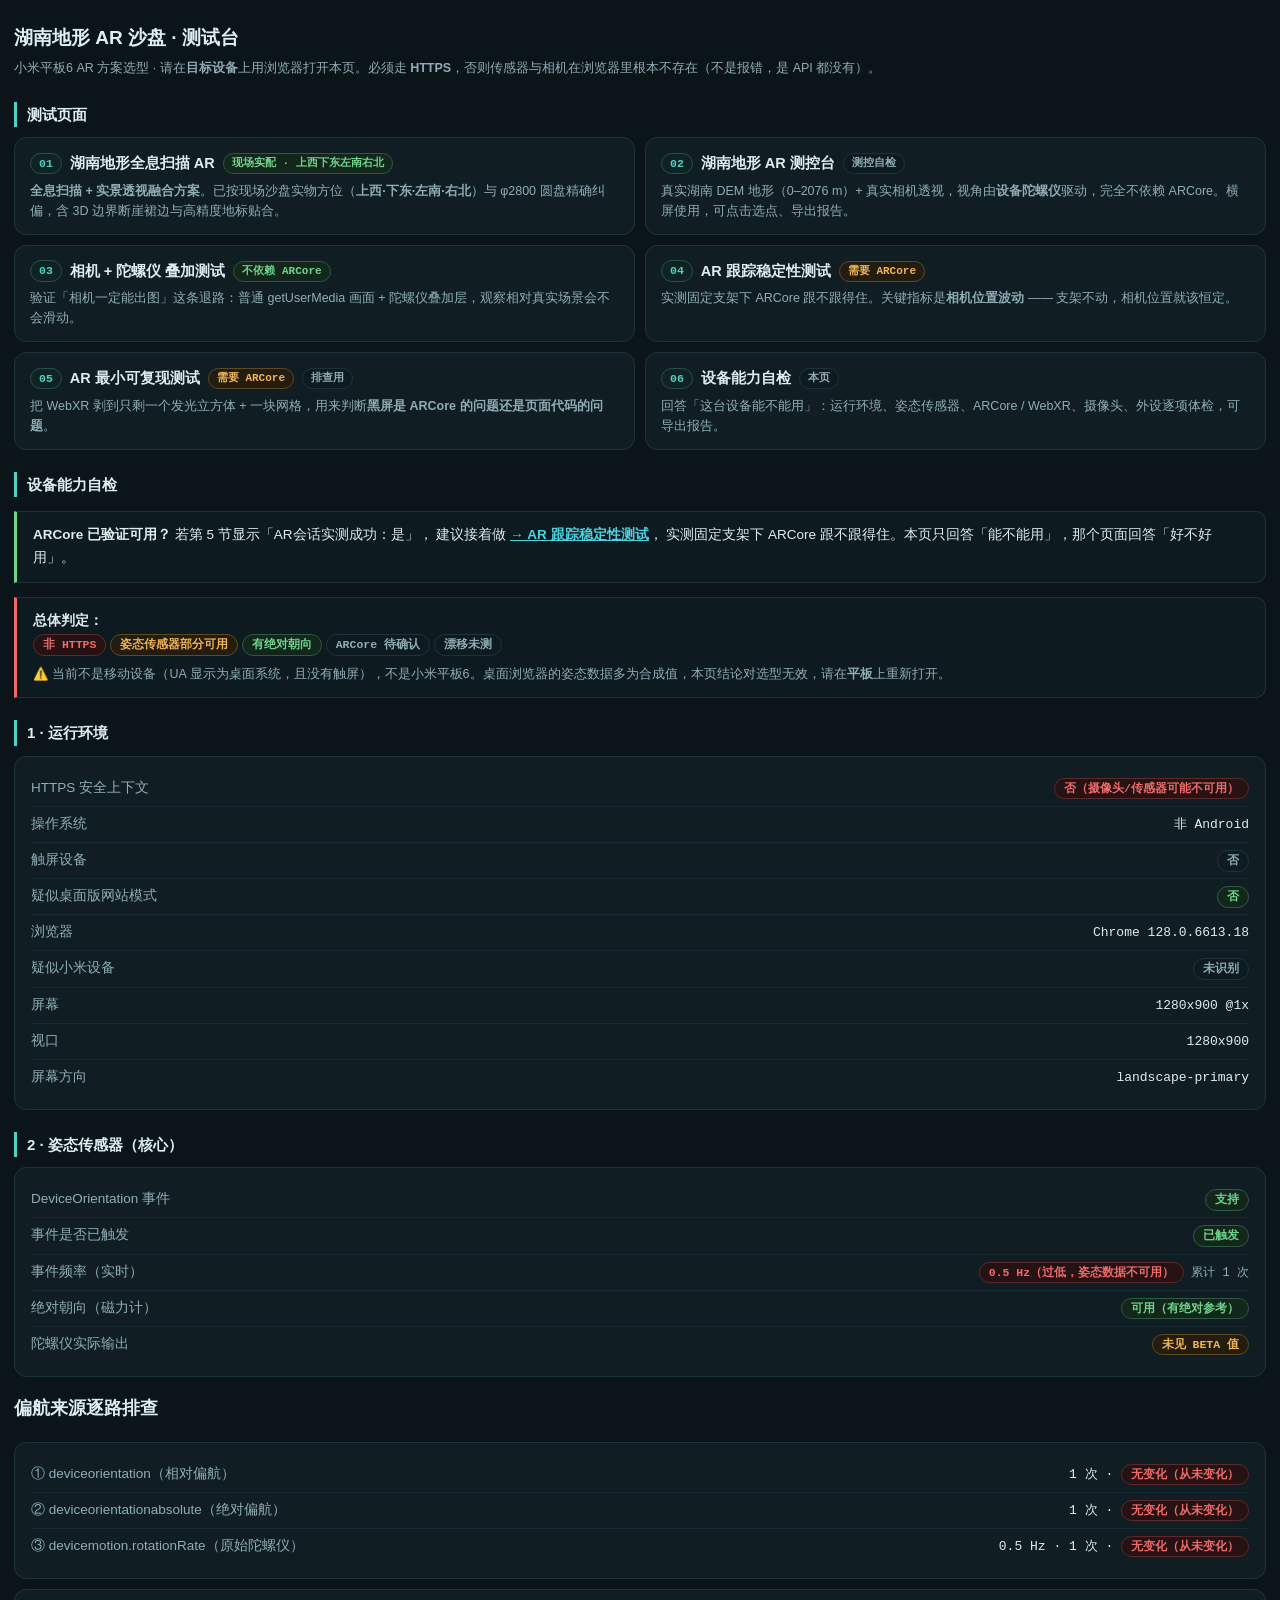
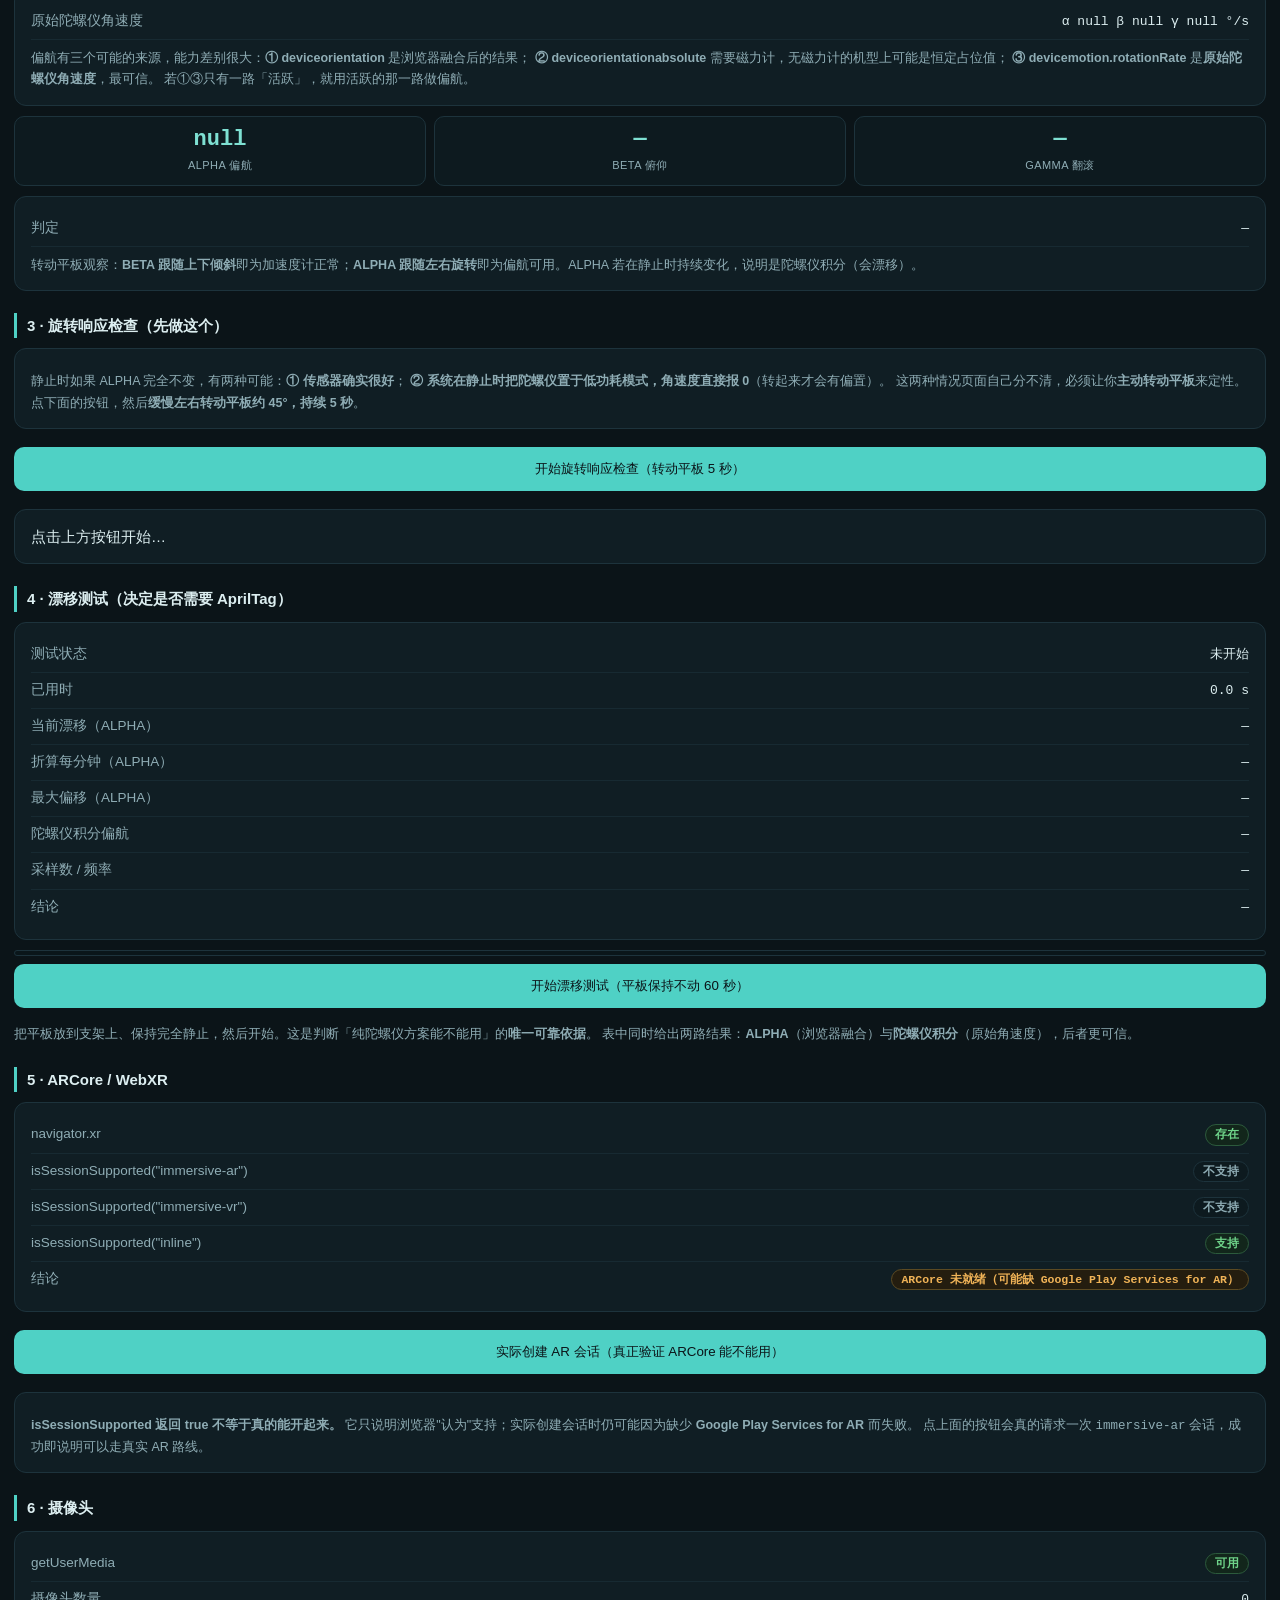
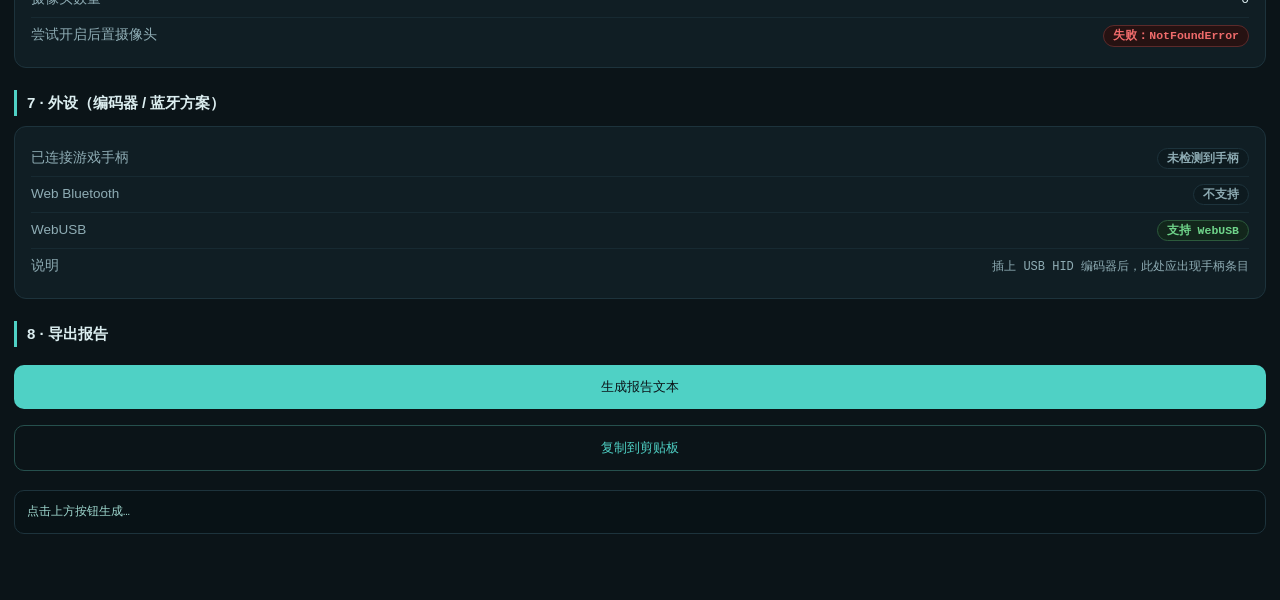
==== commit df511670: "deploy: sync terrain AR updates to GitHub Pages" ====
--- a/index.html
+++ b/index.html
@@ -79,24 +79,28 @@
 
 <h2>测试页面</h2>
 <div class="nav">
+  <a class="navcard" href="./ar-holo-demo.html?v=20261015-rot90cw">
+    <div class="t"><span class="n">01</span>湖南地形全息扫描 AR<span class="tag tag-main">现场实配 · 上西下东左南右北</span></div>
+    <div class="d"><b>全息扫描 + 实景透视融合方案</b>。已按现场沙盘实物方位（<b>上西·下东·左南·右北</b>）与 φ2800 圆盘精确纠偏，含 3D 边界断崖裙边与高精度地标贴合。</div>
+  </a>
   <a class="navcard" href="./ar-gyro-demo.html">
-    <div class="t"><span class="n">01</span>湖南地形 AR 沙盘<span class="tag tag-main">主力方案</span></div>
+    <div class="t"><span class="n">02</span>湖南地形 AR 测控台<span class="tag tag-debug">测控自检</span></div>
     <div class="d">真实湖南 DEM 地形（0–2076 m）+ 真实相机透视，视角由<b>设备陀螺仪</b>驱动，完全不依赖 ARCore。横屏使用，可点击选点、导出报告。</div>
   </a>
   <a class="navcard" href="./ar-camera.html">
-    <div class="t"><span class="n">02</span>相机 + 陀螺仪 叠加测试<span class="tag tag-main">不依赖 ARCore</span></div>
+    <div class="t"><span class="n">03</span>相机 + 陀螺仪 叠加测试<span class="tag tag-main">不依赖 ARCore</span></div>
     <div class="d">验证「相机一定能出图」这条退路：普通 getUserMedia 画面 + 陀螺仪叠加层，观察相对真实场景会不会滑动。</div>
   </a>
   <a class="navcard" href="./ar.html">
-    <div class="t"><span class="n">03</span>AR 跟踪稳定性测试<span class="tag tag-arcore">需要 ARCore</span></div>
+    <div class="t"><span class="n">04</span>AR 跟踪稳定性测试<span class="tag tag-arcore">需要 ARCore</span></div>
     <div class="d">实测固定支架下 ARCore 跟不跟得住。关键指标是<b>相机位置波动</b> —— 支架不动，相机位置就该恒定。</div>
   </a>
   <a class="navcard" href="./ar-min.html">
-    <div class="t"><span class="n">04</span>AR 最小可复现测试<span class="tag tag-arcore">需要 ARCore</span><span class="tag tag-debug">排查用</span></div>
+    <div class="t"><span class="n">05</span>AR 最小可复现测试<span class="tag tag-arcore">需要 ARCore</span><span class="tag tag-debug">排查用</span></div>
     <div class="d">把 WebXR 剥到只剩一个发光立方体 + 一块网格，用来判断<b>黑屏是 ARCore 的问题还是页面代码的问题</b>。</div>
   </a>
   <a class="navcard" href="./index.html">
-    <div class="t"><span class="n">05</span>设备能力自检<span class="tag tag-debug">本页</span></div>
+    <div class="t"><span class="n">06</span>设备能力自检<span class="tag tag-debug">本页</span></div>
     <div class="d">回答「这台设备能不能用」：运行环境、姿态传感器、ARCore / WebXR、摄像头、外设逐项体检，可导出报告。</div>
   </a>
 </div>
